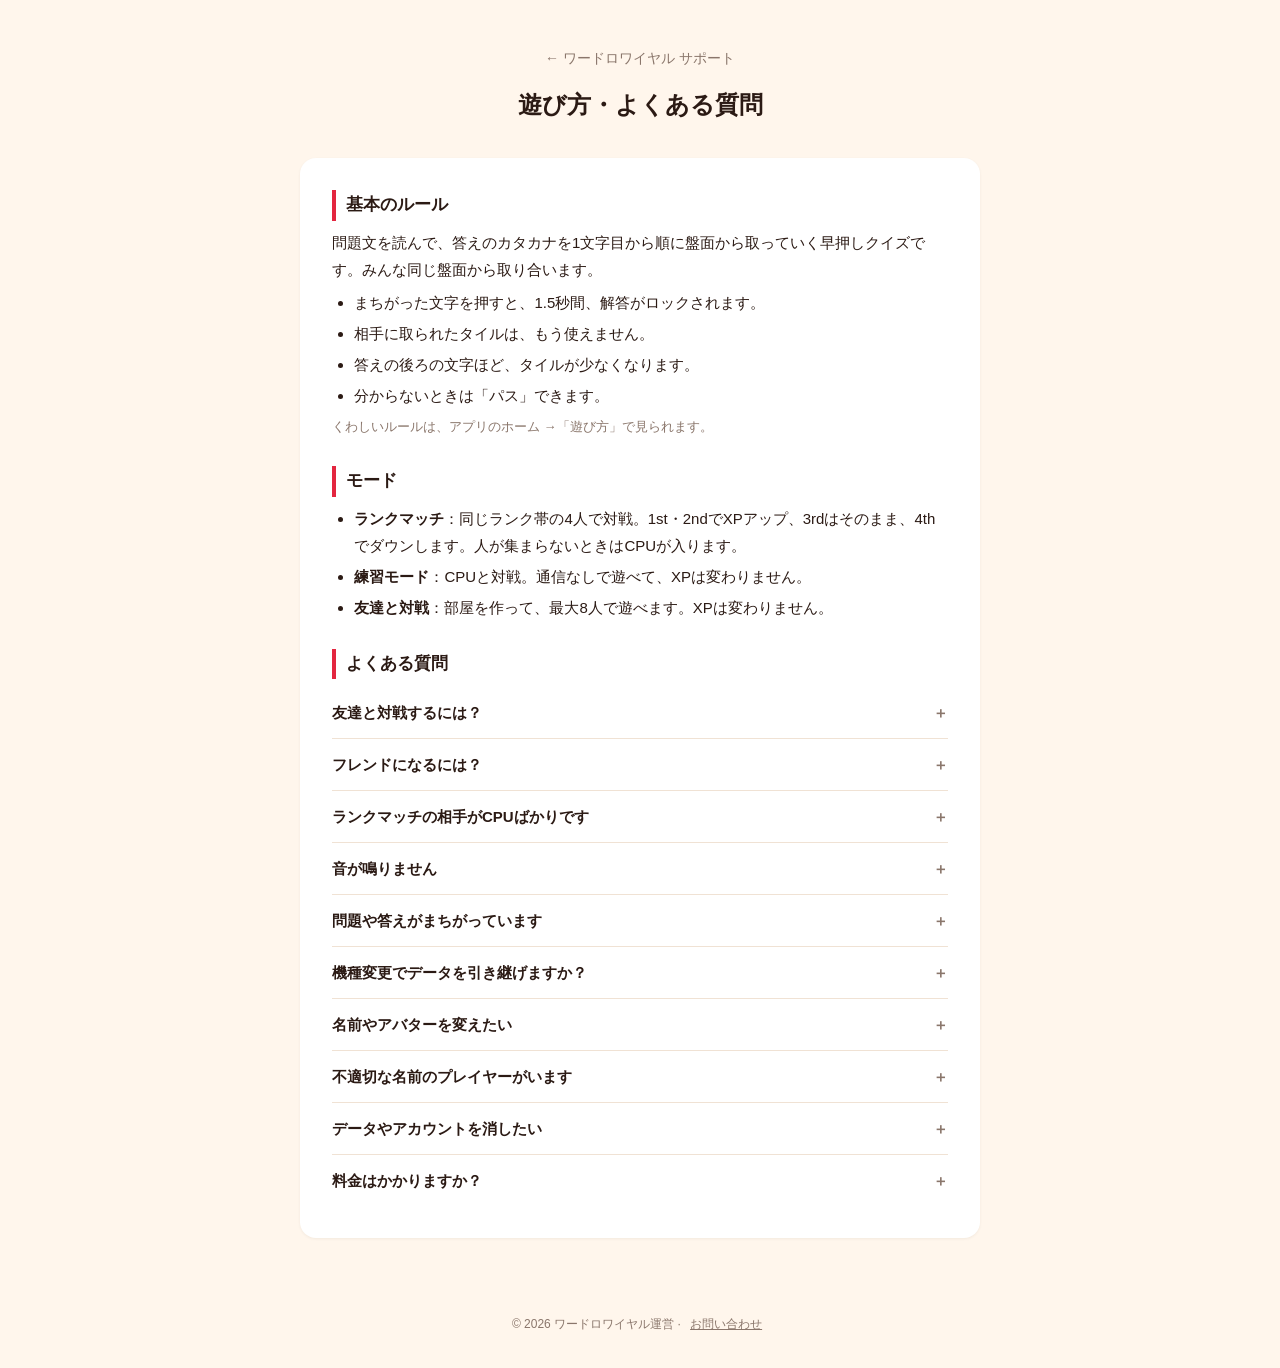
==== help.html @ 1bdda177 "Support site: top, help/FAQ, contact, privacy policy, terms Co-Authored-By: Claude Opus 5.5 <noreply" ====
<!DOCTYPE html>
<html lang="ja">
<head>
    <meta charset="UTF-8">
    <meta name="viewport" content="width=device-width, initial-scale=1.0">
    <link rel="icon" type="image/png" href="favicon.png">
    <link rel="stylesheet" href="style.css">
    <title>遊び方・よくある質問 - ワードロワイヤル</title>
</head>
<body>
    <div class="header">
        <a class="back" href="./">← ワードロワイヤル サポート</a>
        <h1>遊び方・よくある質問</h1>
    </div>

    <div class="content">
        <h2>基本のルール</h2>
        <p>問題文を読んで、答えのカタカナを1文字目から順に盤面から取っていく早押しクイズです。みんな同じ盤面から取り合います。</p>
        <ul>
            <li>まちがった文字を押すと、1.5秒間、解答がロックされます。</li>
            <li>相手に取られたタイルは、もう使えません。</li>
            <li>答えの後ろの文字ほど、タイルが少なくなります。</li>
            <li>分からないときは「パス」できます。</li>
        </ul>
        <p class="note">くわしいルールは、アプリのホーム →「遊び方」で見られます。</p>

        <h2>モード</h2>
        <ul>
            <li><strong>ランクマッチ</strong>：同じランク帯の4人で対戦。1st・2ndでXPアップ、3rdはそのまま、4thでダウンします。人が集まらないときはCPUが入ります。</li>
            <li><strong>練習モード</strong>：CPUと対戦。通信なしで遊べて、XPは変わりません。</li>
            <li><strong>友達と対戦</strong>：部屋を作って、最大8人で遊べます。XPは変わりません。</li>
        </ul>

        <h2>よくある質問</h2>
        <details>
            <summary>友達と対戦するには？</summary>
            <p>ホームの「友達と対戦」で部屋を作り、6桁の部屋番号を友達に伝えてください。友達は「部屋番号で参加」から入れます。フレンドになっていれば、部屋から直接招待することもできます。</p>
        </details>
        <details>
            <summary>フレンドになるには？</summary>
            <p>「フレンド」タブで自分のフレンドコード（8桁）を相手に伝え、相手に申請してもらいます。承認するとフレンドになります。フレンドは100人まで、招待は10分で切れます。</p>
        </details>
        <details>
            <summary>ランクマッチの相手がCPUばかりです</summary>
            <p>近いランクの人が集まらないときは、約10秒でCPUが入ります。遊ぶ人が増えると、人と当たりやすくなります。</p>
        </details>
        <details>
            <summary>音が鳴りません</summary>
            <p>マナーモード（消音）のときは、BGMと効果音は鳴りません。ほかのアプリで音楽を流しているときは、BGMだけ止まります。設定の「BGM」「効果音」もご確認ください。</p>
        </details>
        <details>
            <summary>問題や答えがまちがっています</summary>
            <p>1問の結果の画面から報告できます。お問い合わせから、問題文と答えを添えて送っていただいてもかまいません。</p>
        </details>
        <details>
            <summary>機種変更でデータを引き継げますか？</summary>
            <p>いまは引き継ぎに対応していません。ランク・XPと戦績は、その端末に結びついています。</p>
        </details>
        <details>
            <summary>名前やアバターを変えたい</summary>
            <p>「アバター」タブで、いつでも変えられます。フレームは、ランクマッチでそのランクに到達すると使えるようになります。</p>
        </details>
        <details>
            <summary>不適切な名前のプレイヤーがいます</summary>
            <p>お手数ですが、お問い合わせから、見かけた日時・モード・名前をお知らせください。確認して対応します。</p>
        </details>
        <details>
            <summary>データやアカウントを消したい</summary>
            <p>設定の「オンラインのアカウントを消す」で、サーバーに保存しているランク・XP・ランクマッチの記録・フレンドを消せます。端末の中のデータは、設定の「データの初期化」か、アプリの削除で消せます。どちらも元に戻せません。</p>
        </details>
        <details>
            <summary>料金はかかりますか？</summary>
            <p>無料で遊べます。広告もありません。</p>
        </details>
    </div>

    <footer>&copy; 2026 ワードロワイヤル運営 · <a href="contact">お問い合わせ</a></footer>
</body>
</html>
---- style.css ----
* { margin: 0; padding: 0; box-sizing: border-box; }
:root {
    --bg: #fff6ec;
    --card: #ffffff;
    --ink: #2b1a14;
    --mute: #8a766b;
    --line: #f0e2d4;
    --red: #e3263f;
    --red-dark: #9e1029;
    --gold: #ffbf1f;
}
body {
    font-family: -apple-system, BlinkMacSystemFont, 'Hiragino Sans', 'Hiragino Kaku Gothic ProN', sans-serif;
    background: var(--bg);
    color: var(--ink);
    line-height: 1.8;
    -webkit-font-smoothing: antialiased;
}
a { color: var(--red); }

/* 上の見出し */
.header { text-align: center; padding: 44px 16px 8px; }
.header .back { text-decoration: none; color: var(--mute); font-size: 14px; }
.header .back:hover { color: var(--ink); }
.header h1 { font-size: 24px; font-weight: 800; margin-top: 10px; }
.header .date { font-size: 13px; color: var(--mute); margin-top: 4px; }

/* トップ */
.hero { text-align: center; padding: 40px 16px 8px; }
.hero img.icon {
    width: 112px; height: 112px; border-radius: 26px;
    box-shadow: 0 8px 24px rgba(158, 16, 41, 0.22);
}
.hero h1 { font-size: 28px; font-weight: 800; margin-top: 16px; letter-spacing: 0.02em; }
.hero .lead { color: var(--mute); font-size: 15px; margin-top: 4px; }
.hero .badge {
    display: inline-block; margin-top: 18px; padding: 6px 16px; border-radius: 999px;
    background: var(--red); color: #fff; font-weight: 700; font-size: 14px; text-decoration: none;
}
.hero .badge.soon { background: var(--mute); }

.cards {
    max-width: 680px; margin: 28px auto 56px; padding: 0 16px;
    display: flex; flex-direction: column; gap: 12px;
}
.card {
    display: flex; align-items: center; gap: 16px; padding: 16px 20px;
    background: var(--card); border-radius: 16px; text-decoration: none; color: var(--ink);
    box-shadow: 0 1px 3px rgba(43, 26, 20, 0.06);
    transition: transform 0.2s ease, box-shadow 0.2s ease;
}
.card:hover { transform: translateY(-1px); box-shadow: 0 4px 12px rgba(43, 26, 20, 0.1); }
.card .card-icon {
    width: 44px; height: 44px; border-radius: 12px; flex-shrink: 0;
    display: flex; align-items: center; justify-content: center; font-size: 22px;
}
.card-icon.red { background: #ffe3e6; }
.card-icon.gold { background: #fff1c9; }
.card-icon.blue { background: #e0ecff; }
.card-icon.green { background: #ddf5e6; }
.card .card-body { flex: 1; min-width: 0; }
.card h3 { font-size: 16px; font-weight: 700; }
.card p { font-size: 13px; color: var(--mute); }
.card .arrow { color: var(--mute); font-size: 18px; }

/* 本文 */
.content {
    max-width: 680px; margin: 24px auto 56px; padding: 32px;
    background: var(--card); border-radius: 16px; box-shadow: 0 1px 3px rgba(43, 26, 20, 0.06);
}
@media (max-width: 720px) {
    .content { margin-left: 16px; margin-right: 16px; padding: 24px 20px; }
}
.content > p { font-size: 15px; }
.content h2 {
    font-size: 17px; font-weight: 800; margin: 28px 0 8px; padding-left: 10px;
    border-left: 4px solid var(--red);
}
.content h2:first-child { margin-top: 0; }
.content p, .content li { font-size: 15px; }
.content p + p { margin-top: 8px; }
.content ul, .content ol { padding-left: 1.4em; margin: 6px 0; }
.content li { margin: 4px 0; }
.content .note { font-size: 13px; color: var(--mute); }

/* よくある質問 */
details {
    border-bottom: 1px solid var(--line); padding: 12px 0;
}
details:last-of-type { border-bottom: none; }
summary {
    cursor: pointer; font-weight: 700; font-size: 15px; list-style: none; position: relative; padding-right: 24px;
}
summary::-webkit-details-marker { display: none; }
summary::after { content: "＋"; position: absolute; right: 0; color: var(--mute); }
details[open] summary::after { content: "－"; }
details p { margin-top: 8px; color: #4a3a32; }

/* お問い合わせ */
.contact-card {
    display: flex; align-items: center; gap: 16px; padding: 16px 20px; margin: 20px 0 8px;
    background: var(--bg); border-radius: 14px; text-decoration: none; color: var(--ink);
}
.contact-card .card-icon {
    width: 48px; height: 48px; border-radius: 12px; flex-shrink: 0; background: var(--red);
    display: flex; align-items: center; justify-content: center;
}
.contact-card svg { width: 24px; height: 24px; fill: #fff; }
.contact-card .title { font-weight: 700; }
.contact-card .desc { font-size: 13px; color: var(--mute); }

footer {
    text-align: center; padding: 20px 16px 32px; font-size: 12px; color: var(--mute);
}
footer a { color: var(--mute); margin: 0 6px; }
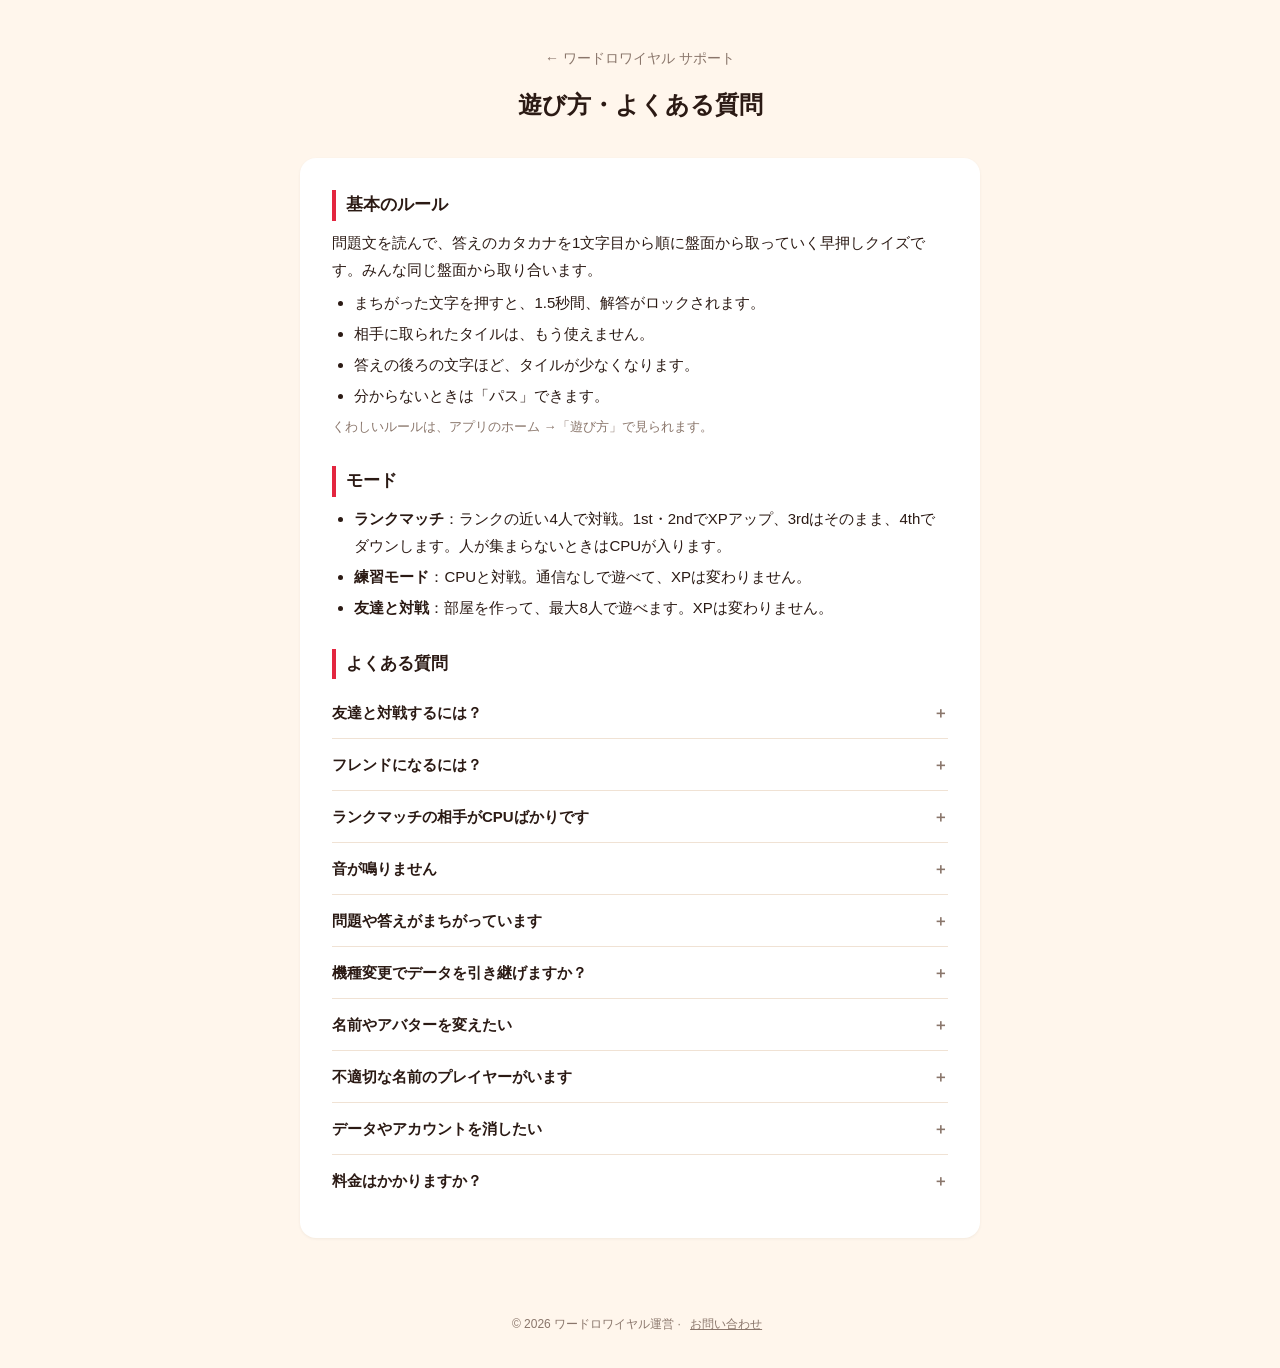
==== commit 95f2c866: "Help: cross-tier matching, device migration, report and block Co-Authored-By: Claude Opus 5.5 <norep" ====
--- a/help.html
+++ b/help.html
@@ -26,7 +26,7 @@
 
         <h2>モード</h2>
         <ul>
-            <li><strong>ランクマッチ</strong>：同じランク帯の4人で対戦。1st・2ndでXPアップ、3rdはそのまま、4thでダウンします。人が集まらないときはCPUが入ります。</li>
+            <li><strong>ランクマッチ</strong>：ランクの近い4人で対戦。1st・2ndでXPアップ、3rdはそのまま、4thでダウンします。人が集まらないときはCPUが入ります。</li>
             <li><strong>練習モード</strong>：CPUと対戦。通信なしで遊べて、XPは変わりません。</li>
             <li><strong>友達と対戦</strong>：部屋を作って、最大8人で遊べます。XPは変わりません。</li>
         </ul>
@@ -42,7 +42,7 @@
         </details>
         <details>
             <summary>ランクマッチの相手がCPUばかりです</summary>
-            <p>近いランクの人が集まらないときは、約10秒でCPUが入ります。遊ぶ人が増えると、人と当たりやすくなります。</p>
+            <p>同じランク帯に人がいないときは、隣のランク帯の人とも組みます。それでも集まらないときは、約10秒でCPUが入ります。遊ぶ人が増えると、人と当たりやすくなります。</p>
         </details>
         <details>
             <summary>音が鳴りません</summary>
@@ -54,7 +54,7 @@
         </details>
         <details>
             <summary>機種変更でデータを引き継げますか？</summary>
-            <p>いまは引き継ぎに対応していません。ランク・XPと戦績は、その端末に結びついています。</p>
+            <p>iPhoneの「クイックスタート」や、暗号化したバックアップから新しいiPhoneに移すと、ランク・XP・フレンド・戦績も引き継がれます。暗号化していないバックアップなど、ほかの方法では引き継げないことがあります。</p>
         </details>
         <details>
             <summary>名前やアバターを変えたい</summary>
@@ -62,7 +62,7 @@
         </details>
         <details>
             <summary>不適切な名前のプレイヤーがいます</summary>
-            <p>お手数ですが、お問い合わせから、見かけた日時・モード・名前をお知らせください。確認して対応します。</p>
+            <p>試合の結果画面やフレンドの画面で、相手の「…」から「名前を通報」か「ブロック」を選べます。ブロックすると、フレンドから外れ、申請や招待が届かなくなり、ランクマッチでも同じ試合になりません。解除は、設定の「ブロックしたプレイヤー」からできます。急ぎのときは、お問い合わせから、見かけた日時・モード・名前をお知らせください。</p>
         </details>
         <details>
             <summary>データやアカウントを消したい</summary>
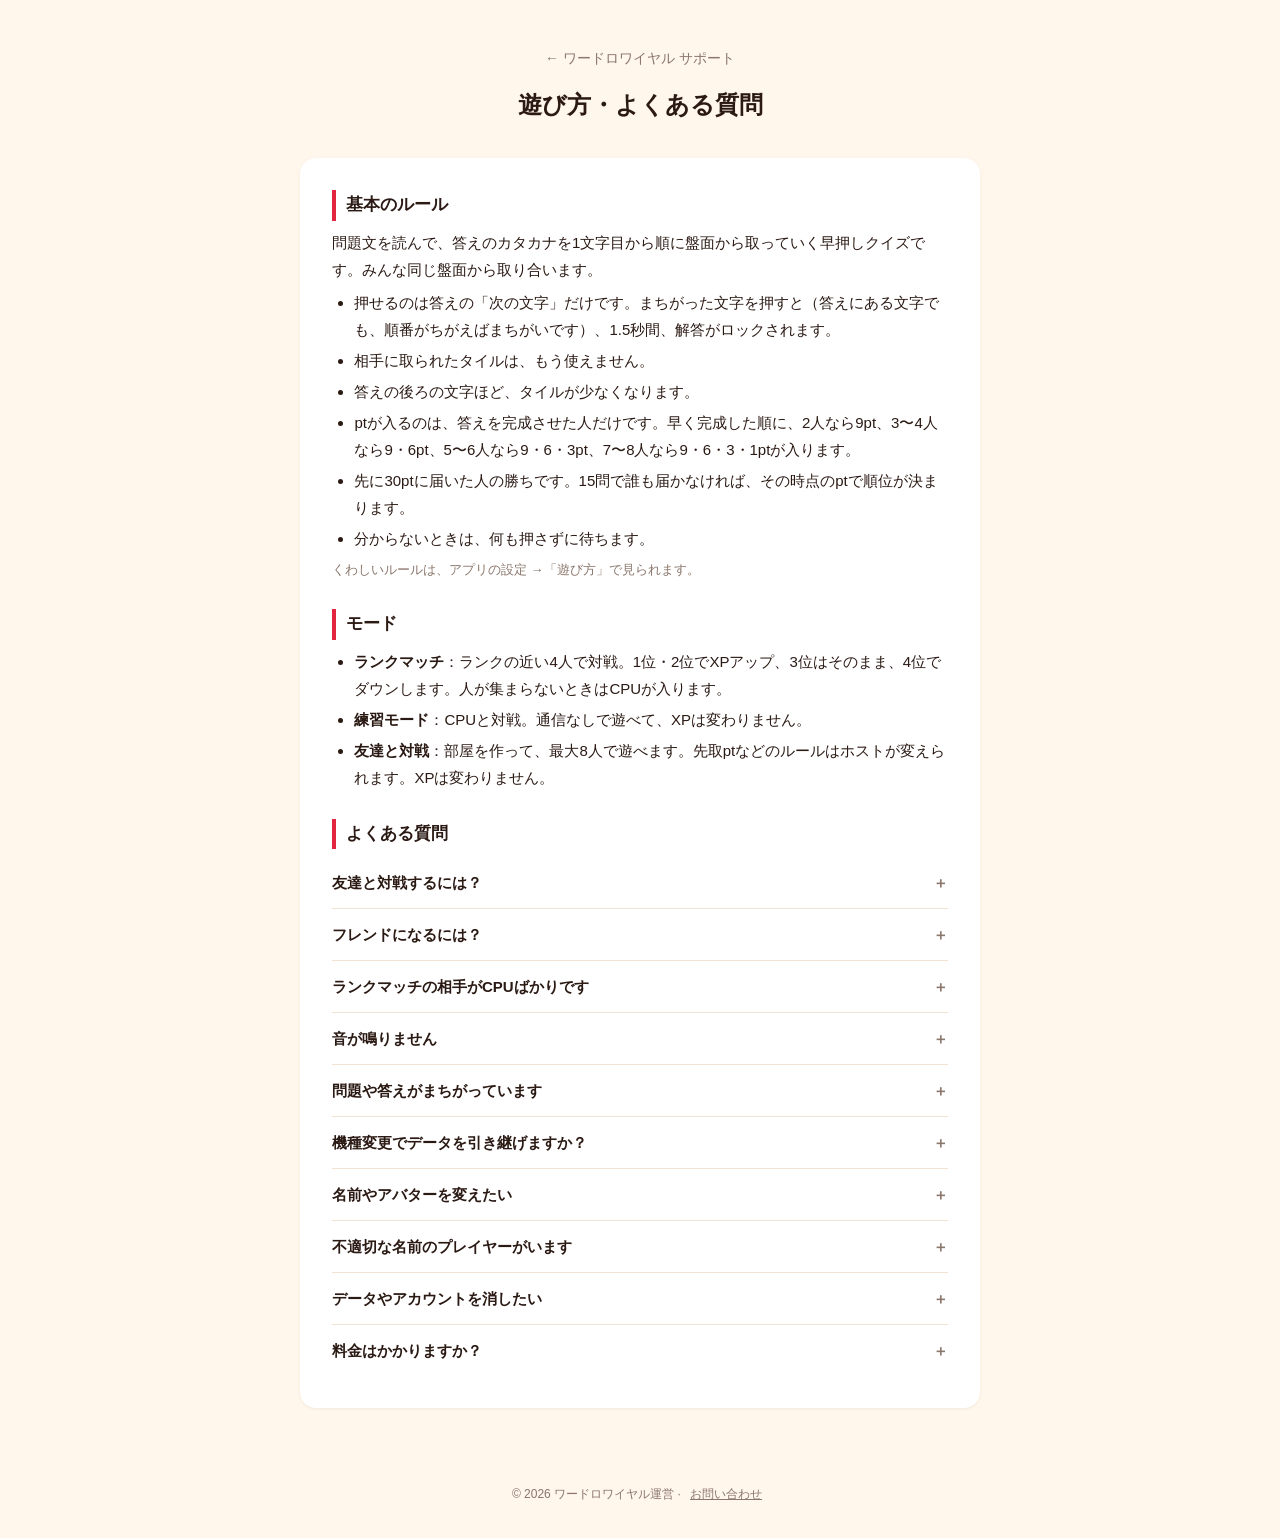
==== commit 4f74e059: "Help and policy: current scoring and help paths, external services, retention, deletion; terms §5 re" ====
--- a/help.html
+++ b/help.html
@@ -17,18 +17,20 @@
         <h2>基本のルール</h2>
         <p>問題文を読んで、答えのカタカナを1文字目から順に盤面から取っていく早押しクイズです。みんな同じ盤面から取り合います。</p>
         <ul>
-            <li>まちがった文字を押すと、1.5秒間、解答がロックされます。</li>
+            <li>押せるのは答えの「次の文字」だけです。まちがった文字を押すと（答えにある文字でも、順番がちがえばまちがいです）、1.5秒間、解答がロックされます。</li>
             <li>相手に取られたタイルは、もう使えません。</li>
             <li>答えの後ろの文字ほど、タイルが少なくなります。</li>
-            <li>分からないときは「パス」できます。</li>
+            <li>ptが入るのは、答えを完成させた人だけです。早く完成した順に、2人なら9pt、3〜4人なら9・6pt、5〜6人なら9・6・3pt、7〜8人なら9・6・3・1ptが入ります。</li>
+            <li>先に30ptに届いた人の勝ちです。15問で誰も届かなければ、その時点のptで順位が決まります。</li>
+            <li>分からないときは、何も押さずに待ちます。</li>
         </ul>
-        <p class="note">くわしいルールは、アプリのホーム →「遊び方」で見られます。</p>
+        <p class="note">くわしいルールは、アプリの設定 →「遊び方」で見られます。</p>
 
         <h2>モード</h2>
         <ul>
-            <li><strong>ランクマッチ</strong>：ランクの近い4人で対戦。1st・2ndでXPアップ、3rdはそのまま、4thでダウンします。人が集まらないときはCPUが入ります。</li>
+            <li><strong>ランクマッチ</strong>：ランクの近い4人で対戦。1位・2位でXPアップ、3位はそのまま、4位でダウンします。人が集まらないときはCPUが入ります。</li>
             <li><strong>練習モード</strong>：CPUと対戦。通信なしで遊べて、XPは変わりません。</li>
-            <li><strong>友達と対戦</strong>：部屋を作って、最大8人で遊べます。XPは変わりません。</li>
+            <li><strong>友達と対戦</strong>：部屋を作って、最大8人で遊べます。先取ptなどのルールはホストが変えられます。XPは変わりません。</li>
         </ul>
 
         <h2>よくある質問</h2>
@@ -38,7 +40,7 @@
         </details>
         <details>
             <summary>フレンドになるには？</summary>
-            <p>「フレンド」タブで自分のフレンドコード（8桁）を相手に伝え、相手に申請してもらいます。承認するとフレンドになります。フレンドは100人まで、招待は10分で切れます。</p>
+            <p>「フレンド」タブで自分のフレンドコード（8桁。はじめは「フレンドコードを発行」を押します）を相手に伝え、相手に申請してもらいます。承認するとフレンドになります。フレンドは100人まで、招待は10分で切れます。</p>
         </details>
         <details>
             <summary>ランクマッチの相手がCPUばかりです</summary>
@@ -46,15 +48,16 @@
         </details>
         <details>
             <summary>音が鳴りません</summary>
-            <p>マナーモード（消音）のときは、BGMと効果音は鳴りません。ほかのアプリで音楽を流しているときは、BGMだけ止まります。設定の「BGM」「効果音」もご確認ください。</p>
+            <p>マナーモード（消音）のときは、BGMと効果音は鳴りません。ほかのアプリで音楽を流しているときは、BGMだけ止まります。設定の「サウンド」で、BGM・効果音がオンになっているかもご確認ください。</p>
         </details>
         <details>
             <summary>問題や答えがまちがっています</summary>
-            <p>1問の結果の画面から報告できます。お問い合わせから、問題文と答えを添えて送っていただいてもかまいません。</p>
+            <p>試合の最後の結果の画面で、「問題ごと」の丸を押すと報告できます。お問い合わせから、問題文と答えを添えて送っていただいてもかまいません。</p>
         </details>
         <details>
             <summary>機種変更でデータを引き継げますか？</summary>
-            <p>iPhoneの「クイックスタート」や、暗号化したバックアップから新しいiPhoneに移すと、ランク・XP・フレンド・戦績も引き継がれます。暗号化していないバックアップなど、ほかの方法では引き継げないことがあります。</p>
+            <p>前の端末で、設定の「データ引き継ぎ」から Apple ID と連携しておくと、新しい端末で引き継げます。新しい端末では、最初の画面の「データ引き継ぎはこちら」か、設定の「データ引き継ぎ」→「引き継ぎを行う」から、同じ Apple ID でサインインしてください。引き継がれるのは、ランク・XP・ランクマッチの試合数・フレンド・名前とアバターです。練習モードの記録と、戦績（試合の履歴・正解率など）は端末に保存しているため引き継がれません。</p>
+            <p>連携していない場合も、iPhoneの「クイックスタート」や暗号化したバックアップで新しいiPhoneに移すと、引き継がれることがあります。</p>
         </details>
         <details>
             <summary>名前やアバターを変えたい</summary>
@@ -62,11 +65,11 @@
         </details>
         <details>
             <summary>不適切な名前のプレイヤーがいます</summary>
-            <p>試合の結果画面やフレンドの画面で、相手の「…」から「名前を通報」か「ブロック」を選べます。ブロックすると、フレンドから外れ、申請や招待が届かなくなり、ランクマッチでも同じ試合になりません。解除は、設定の「ブロックしたプレイヤー」からできます。急ぎのときは、お問い合わせから、見かけた日時・モード・名前をお知らせください。</p>
+            <p>オンラインの試合の最後の結果の画面、友達と対戦の待合室、フレンドの画面で、相手の「…」から「名前を通報」か「ブロック」を選べます（CPUには「…」は出ません）。ブロックすると、フレンドから外れ、申請や招待が届かなくなり、ランクマッチでも同じ試合になりません。解除は、設定の「ブロックリスト」からできます。急ぎのときは、お問い合わせから、見かけた日時・モード・名前をお知らせください。</p>
         </details>
         <details>
             <summary>データやアカウントを消したい</summary>
-            <p>設定の「オンラインのアカウントを消す」で、サーバーに保存しているランク・XP・ランクマッチの記録・フレンドを消せます。端末の中のデータは、設定の「データの初期化」か、アプリの削除で消せます。どちらも元に戻せません。</p>
+            <p>設定の「アカウント削除」で、サーバーに保存しているランク・XP・ランクマッチの記録・フレンドを削除できます。サーバーのアカウントは、ランクマッチ・友達と対戦・フレンド・Apple ID 連携をはじめて使ったときに作られます（使う前は、サーバーにアカウントはありません）。端末の中のデータは、設定の「データの初期化」か、アプリの削除で消せます。どちらも元に戻せません。</p>
         </details>
         <details>
             <summary>料金はかかりますか？</summary>
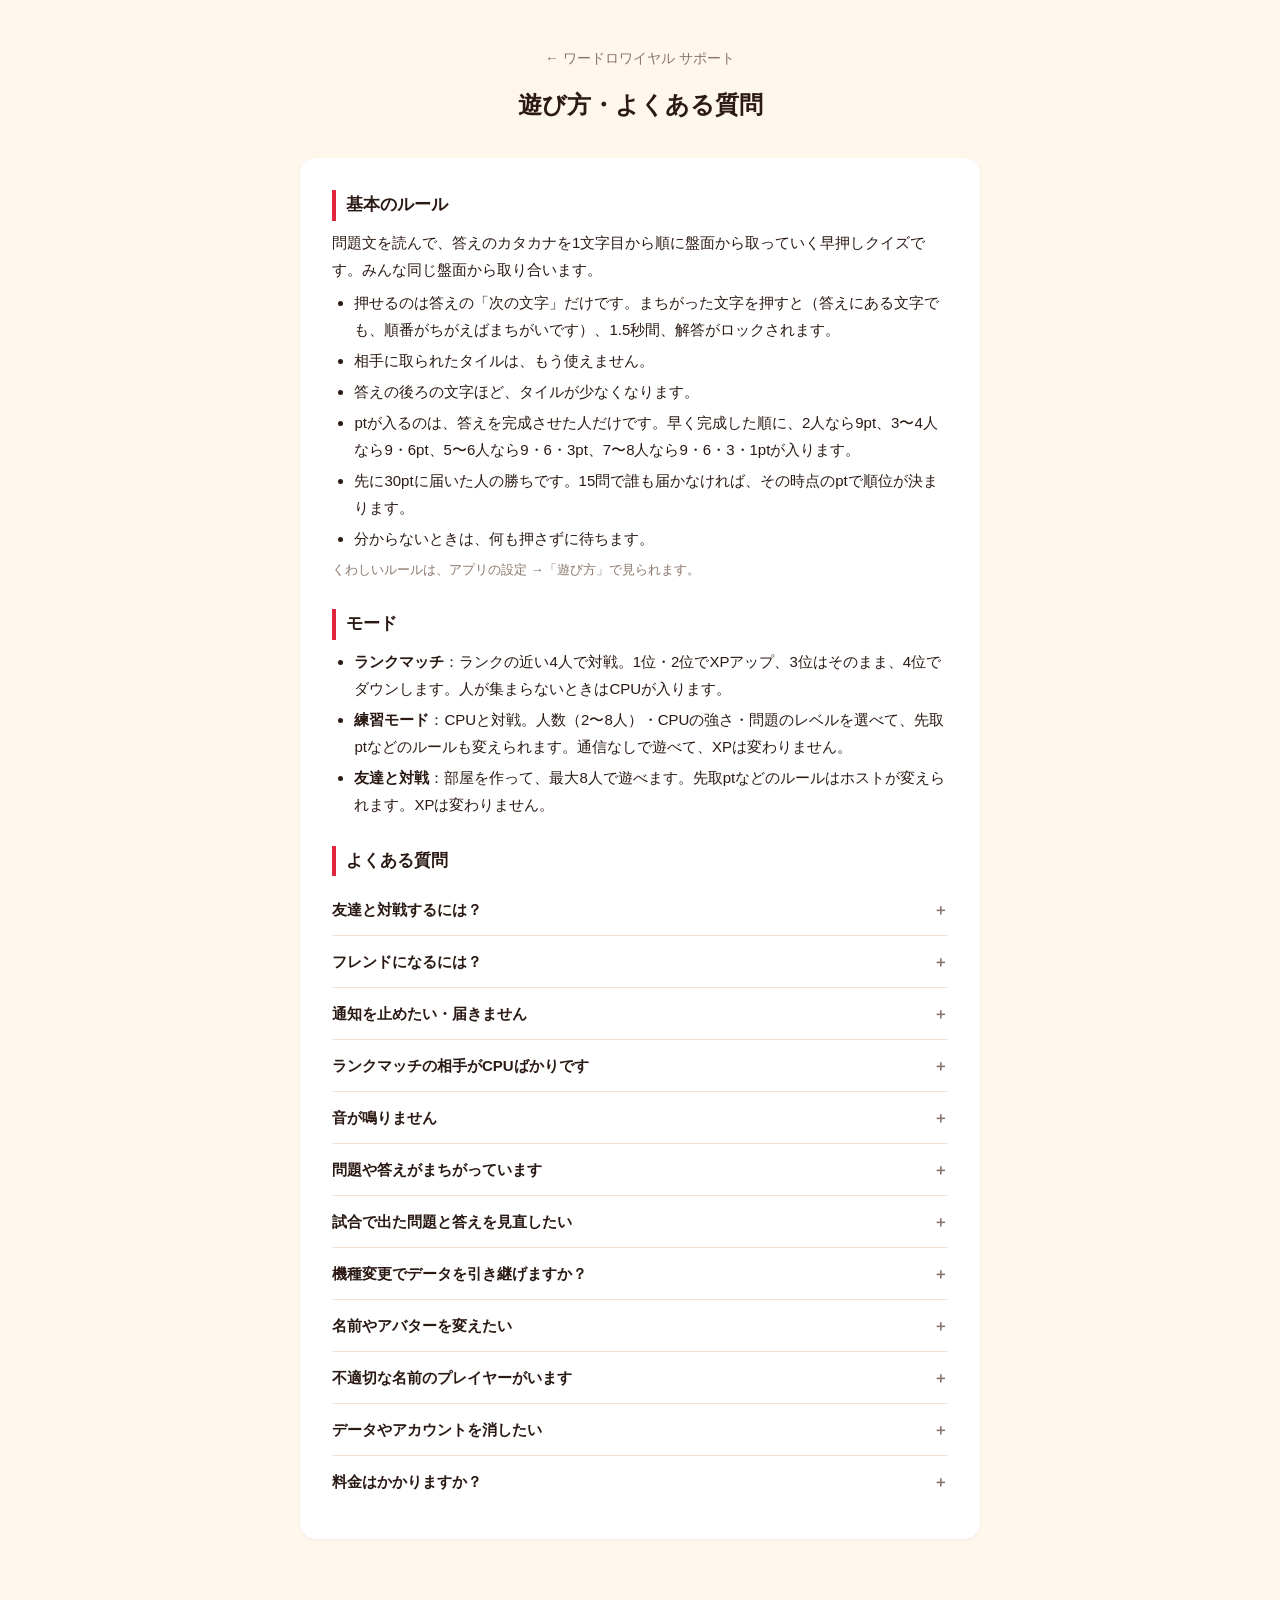
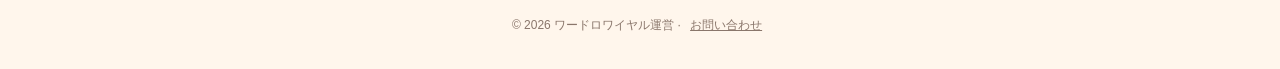
==== commit ab9db8c0: "Contact form as the only contact (email removed from terms and privacy); privacy §7 lists screen and" ====
--- a/help.html
+++ b/help.html
@@ -29,18 +29,23 @@
         <h2>モード</h2>
         <ul>
             <li><strong>ランクマッチ</strong>：ランクの近い4人で対戦。1位・2位でXPアップ、3位はそのまま、4位でダウンします。人が集まらないときはCPUが入ります。</li>
-            <li><strong>練習モード</strong>：CPUと対戦。通信なしで遊べて、XPは変わりません。</li>
+            <li><strong>練習モード</strong>：CPUと対戦。人数（2〜8人）・CPUの強さ・問題のレベルを選べて、先取ptなどのルールも変えられます。通信なしで遊べて、XPは変わりません。</li>
             <li><strong>友達と対戦</strong>：部屋を作って、最大8人で遊べます。先取ptなどのルールはホストが変えられます。XPは変わりません。</li>
         </ul>
 
         <h2>よくある質問</h2>
         <details>
             <summary>友達と対戦するには？</summary>
-            <p>ホームの「友達と対戦」で部屋を作り、6桁の部屋番号を友達に伝えてください。友達は「部屋番号で参加」から入れます。フレンドになっていれば、部屋から直接招待することもできます。</p>
+            <p>ホームの「友達と対戦」で部屋を作り、6桁の部屋番号を友達に伝えてください（「番号を送る」で、LINEなどに送れます）。友達は「友達と対戦」の「部屋番号で参加」に番号を入れて参加します。フレンドになっていれば、部屋の「フレンドを招待」から直接招待することもできます。</p>
         </details>
         <details>
             <summary>フレンドになるには？</summary>
-            <p>「フレンド」タブで自分のフレンドコード（8桁。はじめは「フレンドコードを発行」を押します）を相手に伝え、相手に申請してもらいます。承認するとフレンドになります。フレンドは100人まで、招待は10分で切れます。</p>
+            <p>「フレンド」タブで自分のフレンドコード（8桁。はじめは「フレンドコードを発行」を押します）を相手に伝え（「送る」で、LINEなどに送れます）、相手に「フレンドを追加」から入れてもらいます。届いた申請を承認するとフレンドになります。友達と対戦の部屋では、いっしょにいる人の横のボタンから申請することもできます。フレンドは100人まで、招待は10分で切れます。</p>
+            <p>フレンドのアイコンの右下の点は、緑ならオンライン、グレーならオフラインです。</p>
+        </details>
+        <details>
+            <summary>通知を止めたい・届きません</summary>
+            <p>フレンド申請・フレンドになったこと・対戦の招待を、通知でお知らせします。設定の「通知」で、「フレンド申請」「対戦の招待」「運営からのお知らせ」を種類ごとにオン・オフできます。届かないときは、iPhoneの「設定」→「通知」→「ワードロワイヤル」で、通知が許可になっているかご確認ください。</p>
         </details>
         <details>
             <summary>ランクマッチの相手がCPUばかりです</summary>
@@ -52,20 +57,24 @@
         </details>
         <details>
             <summary>問題や答えがまちがっています</summary>
-            <p>試合の最後の結果の画面で、「問題ごと」の丸を押すと報告できます。お問い合わせから、問題文と答えを添えて送っていただいてもかまいません。</p>
+            <p>試合の最後の結果の画面で、「問題ごと」の丸を押すと報告できます。<a href="contact">お問い合わせ</a>から、問題文と答えを添えて送っていただいてもかまいません。</p>
+        </details>
+        <details>
+            <summary>試合で出た問題と答えを見直したい</summary>
+            <p>試合の最後の結果の画面の「問題と答えを見る」か、「戦績」タブの「最近の試合」から、その試合の問題と答えを見られます。</p>
         </details>
         <details>
             <summary>機種変更でデータを引き継げますか？</summary>
-            <p>前の端末で、設定の「データ引き継ぎ」から Apple ID と連携しておくと、新しい端末で引き継げます。新しい端末では、最初の画面の「データ引き継ぎはこちら」か、設定の「データ引き継ぎ」→「引き継ぎを行う」から、同じ Apple ID でサインインしてください。引き継がれるのは、ランク・XP・ランクマッチの試合数・フレンド・名前とアバターです。練習モードの記録と、戦績（試合の履歴・正解率など）は端末に保存しているため引き継がれません。</p>
+            <p>前の端末で、設定の「データ引き継ぎ」から Apple ID と連携しておくと、新しい端末で引き継げます。新しい端末では、最初の画面の「データ引き継ぎはこちら」か、設定の「データ引き継ぎ」→「引き継ぎを行う」から、同じ Apple ID でサインインしてください。引き継がれるのは、ランク・XP・ランクマッチの試合数・フレンド・ブロックリスト・名前とアバターです。練習モードの記録と、戦績（試合の履歴・正解率など）は端末に保存しているため引き継がれません。</p>
             <p>連携していない場合も、iPhoneの「クイックスタート」や暗号化したバックアップで新しいiPhoneに移すと、引き継がれることがあります。</p>
         </details>
         <details>
             <summary>名前やアバターを変えたい</summary>
-            <p>「アバター」タブで、いつでも変えられます。フレームは、ランクマッチでそのランクに到達すると使えるようになります。</p>
+            <p>「アバター」タブで、いつでも変えられます。「スタイル」で全体の雰囲気をまとめて選んだり、「ランダム」でおまかせにしたりもできます。「こもの」の「わく」は、ランクマッチでそのランクに到達すると使えるようになります（錠前のついたわくを押すと、使えるようになる条件が出ます）。</p>
         </details>
         <details>
             <summary>不適切な名前のプレイヤーがいます</summary>
-            <p>オンラインの試合の最後の結果の画面、友達と対戦の待合室、フレンドの画面で、相手の「…」から「名前を通報」か「ブロック」を選べます（CPUには「…」は出ません）。ブロックすると、フレンドから外れ、申請や招待が届かなくなり、ランクマッチでも同じ試合になりません。解除は、設定の「ブロックリスト」からできます。急ぎのときは、お問い合わせから、見かけた日時・モード・名前をお知らせください。</p>
+            <p>オンラインの試合の最後の結果の画面、友達と対戦の待合室、フレンドの画面で、相手の「…」から「名前を通報」か「ブロック」を選べます（CPUには「…」は出ません）。ブロックすると、フレンドから外れ、申請や招待が届かなくなり、ランクマッチでも同じ試合になりません。解除は、設定の「ブロックリスト」からできます。急ぎのときは、<a href="contact">お問い合わせ</a>から、見かけた日時・モード・名前をお知らせください。</p>
         </details>
         <details>
             <summary>データやアカウントを消したい</summary>
--- a/style.css
+++ b/style.css
@@ -97,17 +97,80 @@
 details p { margin-top: 8px; color: #4a3a32; }
 
 /* お問い合わせ */
-.contact-card {
-    display: flex; align-items: center; gap: 16px; padding: 16px 20px; margin: 20px 0 8px;
-    background: var(--bg); border-radius: 14px; text-decoration: none; color: var(--ink);
+[hidden] { display: none !important; }
+.form { margin-top: 28px; padding-top: 4px; border-top: 1px solid var(--line); }
+.field { margin-top: 20px; }
+.field label { display: block; font-weight: 700; font-size: 15px; margin-bottom: 6px; }
+.req {
+    display: inline-block; margin-left: 8px; padding: 0 7px; border-radius: 6px;
+    background: #ffe3e6; color: var(--red-dark); font-size: 11px; font-weight: 700; line-height: 20px; vertical-align: 1px;
 }
-.contact-card .card-icon {
-    width: 48px; height: 48px; border-radius: 12px; flex-shrink: 0; background: var(--red);
+.field input, .field select, .field textarea {
+    display: block; width: 100%; font: inherit; font-size: 16px; color: var(--ink);
+    background: #fff; border: 1.5px solid #e6d3c2; border-radius: 12px; padding: 12px 14px;
+    -webkit-appearance: none; appearance: none;
+    transition: border-color 0.15s ease, box-shadow 0.15s ease;
+}
+.field input::placeholder, .field textarea::placeholder { color: #bfaea3; }
+.field input:focus, .field select:focus, .field textarea:focus {
+    outline: none; border-color: var(--red); box-shadow: 0 0 0 3px rgba(227, 38, 63, 0.15);
+}
+.field textarea { min-height: 200px; resize: vertical; line-height: 1.7; }
+.select { position: relative; }
+.select select { padding-right: 40px; cursor: pointer; }
+.select select:invalid { color: #a8968b; }
+.select select option { color: var(--ink); }
+.select::after {
+    content: ""; position: absolute; right: 16px; top: 50%; width: 8px; height: 8px; margin-top: -6px;
+    border-right: 2px solid var(--mute); border-bottom: 2px solid var(--mute); transform: rotate(45deg);
+    pointer-events: none;
+}
+.field.invalid input, .field.invalid select, .field.invalid textarea { border-color: var(--red); background: #fff7f8; }
+.content .hint { font-size: 13px; color: var(--mute); margin-top: 6px; }
+.content .error { font-size: 13px; color: var(--red); font-weight: 700; margin-top: 6px; }
+.field-foot { display: flex; align-items: flex-start; gap: 12px; }
+.field-foot .count {
+    margin-left: auto; margin-top: 6px; font-size: 13px; color: var(--mute); white-space: nowrap;
+    font-variant-numeric: tabular-nums;
+}
+.field-foot .count.near { color: var(--red); font-weight: 700; }
+.hp { position: absolute; left: -10000px; width: 1px; height: 1px; overflow: hidden; }
+.content .form-error {
+    margin-top: 20px; padding: 12px 14px; border-radius: 12px;
+    background: #fff0f1; color: var(--red-dark); font-size: 14px; font-weight: 700;
+}
+.submit {
+    display: block; width: 100%; margin-top: 24px; padding: 14px 16px; border: none; border-radius: 999px;
+    background: var(--red); color: #fff; font: inherit; font-size: 16px; font-weight: 800; letter-spacing: 0.04em;
+    box-shadow: 0 4px 0 var(--red-dark); cursor: pointer; -webkit-tap-highlight-color: transparent;
+    transition: transform 0.08s ease, box-shadow 0.08s ease, opacity 0.15s ease;
+}
+.submit:active { transform: translateY(2px); box-shadow: 0 2px 0 var(--red-dark); }
+.submit:focus-visible { outline: 3px solid rgba(227, 38, 63, 0.35); outline-offset: 3px; }
+.submit:disabled { opacity: 0.6; cursor: default; transform: none; box-shadow: 0 4px 0 var(--red-dark); }
+.content .form-note { margin-top: 12px; text-align: center; }
+
+/* 送信したあと */
+.thanks { text-align: center; padding: 8px 0 4px; }
+.thanks-icon {
+    width: 64px; height: 64px; margin: 0 auto 14px; border-radius: 50%; background: #ddf5e6;
     display: flex; align-items: center; justify-content: center;
 }
-.contact-card svg { width: 24px; height: 24px; fill: #fff; }
-.contact-card .title { font-weight: 700; }
-.contact-card .desc { font-size: 13px; color: var(--mute); }
+.thanks-icon svg { width: 34px; height: 34px; fill: #1f8a4c; }
+.content .thanks h2 { border-left: none; padding-left: 0; margin: 0 0 12px; font-size: 20px; }
+.content .thanks h2:focus { outline: none; }
+.content .thanks p { font-size: 15px; }
+.thanks .phrase { display: inline-block; }
+.content .thanks .thanks-to {
+    display: inline-block; max-width: 100%; margin-top: 16px; padding: 8px 16px; border-radius: 10px;
+    background: var(--bg); font-size: 14px; overflow-wrap: anywhere;
+}
+.content .thanks .note { margin-top: 12px; }
+.thanks-back {
+    display: inline-block; margin-top: 24px; padding: 10px 24px; border-radius: 999px;
+    border: 1.5px solid var(--line); color: var(--ink); font-weight: 700; font-size: 15px; text-decoration: none;
+}
+.thanks-back:hover { border-color: var(--mute); }
 
 footer {
     text-align: center; padding: 20px 16px 32px; font-size: 12px; color: var(--mute);
